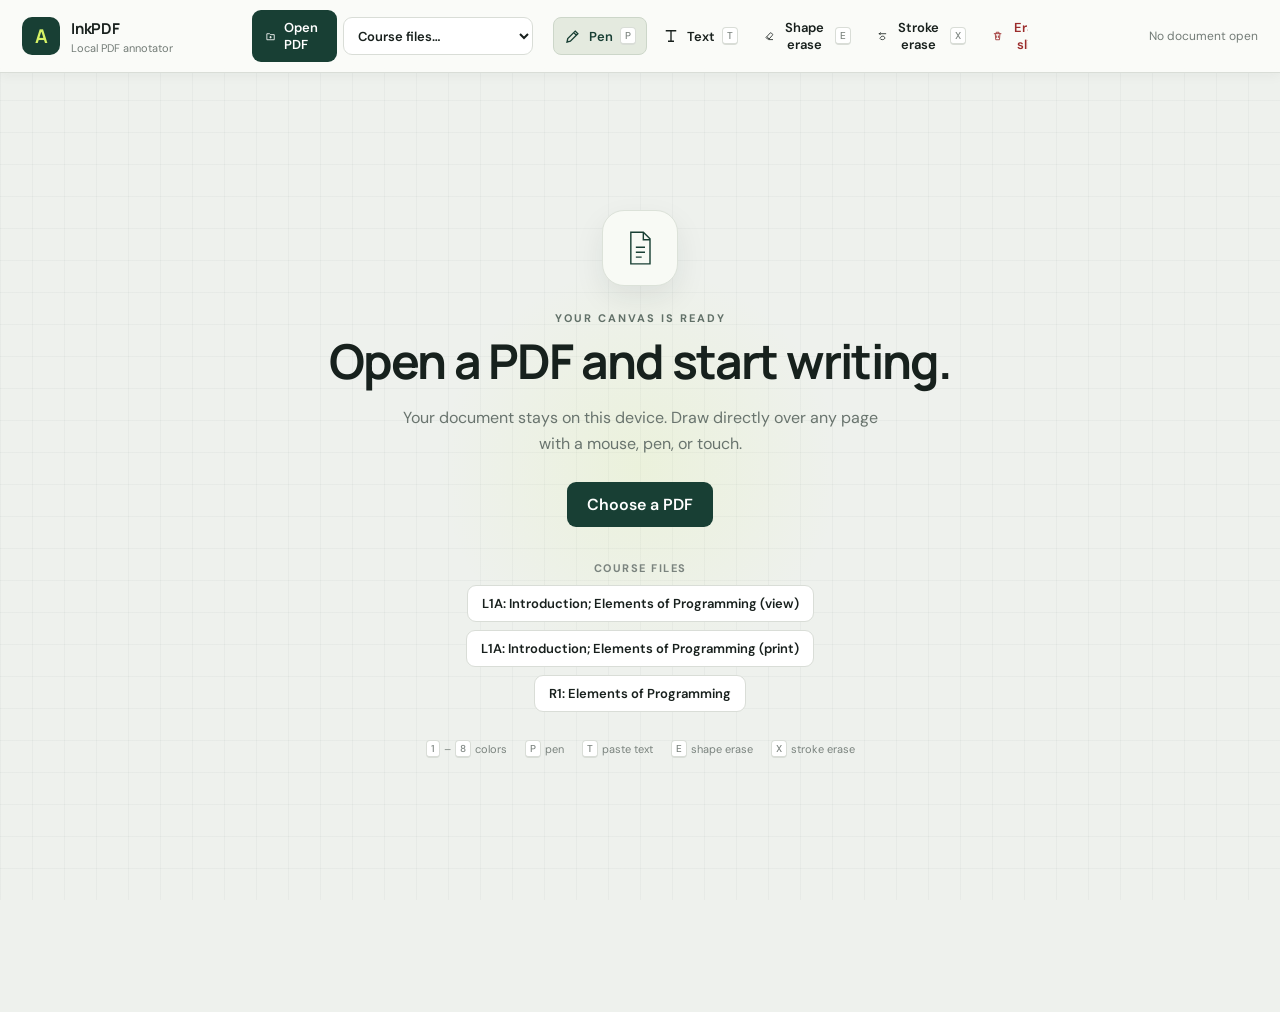
==== present/index.html @ 853a1998 "Update Canvas release page [automated]" ====
<!doctype html>
<html lang="en">
  <head>
    <meta charset="UTF-8" />
    <meta name="viewport" content="width=device-width, initial-scale=1.0" />
    <meta name="theme-color" content="#183f34" />
    <title>InkPDF — Local PDF annotator</title>
    <script type="module" crossorigin src="./assets/index-BiBMGp81.js"></script>
    <link rel="stylesheet" crossorigin href="./assets/index-Cmwv7Zdv.css">
  <meta name="inkpdf-library" content="../pdfs/index.json" />
</head>
  <body>
    <div id="app"></div>
  </body>
</html>
---- present/assets/index-Cmwv7Zdv.css ----
@import "https://fonts.googleapis.com/css2?family=DM+Sans:wght@400;500;600;700&family=Manrope:wght@600;700&display=swap";:root{color:#18201d;font-synthesis:none;text-rendering:optimizelegibility;background:#eef1ed;font-family:DM Sans,system-ui,sans-serif}*{box-sizing:border-box}body{min-width:320px;min-height:100vh;margin:0}button,label{font:inherit}button{color:inherit}.hidden{display:none!important}.toolbar{z-index:20;-webkit-backdrop-filter:blur(14px);backdrop-filter:blur(14px);background:#fafbf8f5;border-bottom:1px solid #d9ddd7;grid-template-columns:230px 1fr 230px;align-items:center;min-height:68px;padding:10px 22px;display:grid;position:fixed;inset:0 0 auto;box-shadow:0 2px 12px #1f2a250d}.brand{align-items:center;gap:11px;display:flex}.brand-mark{color:#d7f366;background:#183f34;border-radius:10px;place-items:center;width:38px;height:38px;font:700 19px/1 Manrope,sans-serif;display:grid}.brand div{line-height:1.1;display:grid}.brand strong{letter-spacing:-.2px;font:700 15px Manrope,sans-serif}.brand span:last-child{color:#737c77;margin-top:3px;font-size:11px}.toolbar-actions{scrollbar-width:none;justify-content:safe center;align-items:center;gap:6px;min-width:0;display:flex;overflow-x:auto}.toolbar-actions::-webkit-scrollbar{display:none}#file-input{opacity:0;pointer-events:none;width:1px;height:1px;position:absolute}.open-button,.primary-button{cursor:pointer;color:#fff;background:#183f34;border-radius:9px;align-items:center;gap:8px;font-weight:600;display:inline-flex}.open-button{padding:9px 13px;font-size:13px}.open-button:hover,.primary-button:hover{background:#245749}.open-button svg{fill:none;stroke:currentColor;stroke-width:1.8px;width:17px;height:17px}.library-select{color:#18201d;height:38px;font:inherit;cursor:pointer;background:#fff;border:1px solid #d9ddd7;border-radius:9px;max-width:190px;padding:0 10px;font-size:13px;font-weight:600}.library-select:hover{border-color:#b7c2bb}.divider{background:#d9ddd7;width:1px;height:28px;margin:0 4px}.tool-group,.color-group{align-items:center;gap:4px;display:flex}.tool,.color{cursor:pointer;background:0 0;border:1px solid #0000;border-radius:8px;height:38px;transition:all .15s}.tool{align-items:center;gap:7px;padding:0 10px;font-size:13px;font-weight:600;display:flex}.tool svg{fill:none;stroke:currentColor;stroke-width:1.8px;width:18px;height:18px}.tool:hover,.color:hover{background:#edf0ec}.tool.active{color:#183f34;background:#e4eadf;border-color:#ccd6c9}.danger-tool{color:#9b2c2c}.danger-tool:hover{color:#7f1d1d;background:#feecec;border-color:#f5caca}kbd{color:#7d8580;background:#fff;border:1px solid #d9ddd7;border-bottom-width:2px;border-radius:4px;padding:1px 4px;font:500 10px DM Sans,sans-serif}.color{flex:0 0 31px;width:31px;padding:0;position:relative}.color input{opacity:0;cursor:pointer;width:100%;height:100%;position:absolute;inset:0}.color span{background:var(--swatch);border-radius:50%;width:15px;height:15px;margin:0 auto;display:block;box-shadow:inset 0 0 0 1px #0000001f}.color kbd{position:absolute;bottom:-3px;right:-2px;transform:scale(.84)}.color.active{background:#e4eadf;border-color:#bfcbbd}.color.active span{box-shadow:0 0 0 3px var(--swatch);outline:2px solid #fff}.thickness-control{color:#626d67;white-space:nowrap;align-items:center;gap:6px;font-size:11px;font-weight:600;display:flex}.thickness-control input{accent-color:#183f34;cursor:pointer;width:72px}.thickness-control output{text-align:center;color:#183f34;background:#edf0ec;border-radius:5px;min-width:24px;padding:2px 5px}.presenter-toggle{color:#4e5953;white-space:nowrap;cursor:pointer;align-items:center;gap:6px;padding:0 4px;font-size:12px;font-weight:600;display:inline-flex}.presenter-toggle input{accent-color:#183f34;cursor:pointer;width:16px;height:16px}.file-status{color:#737c77;text-align:right;text-overflow:ellipsis;white-space:nowrap;font-size:12px;overflow:hidden}#viewer{min-height:100vh;padding-top:68px}.empty-state{text-align:center;background:radial-gradient(circle at 50% 48%,#d7f36621,#0000 26%),linear-gradient(#183f3409 1px,#0000 1px) 0 0/32px 32px,linear-gradient(90deg,#183f3409 1px,#0000 1px) 0 0/32px 32px;flex-direction:column;justify-content:center;align-items:center;min-height:calc(100vh - 68px);padding:50px 24px;display:flex}.empty-icon{background:#f8faf5;border:1px solid #dce2d9;border-radius:22px;place-items:center;width:76px;height:76px;display:grid;box-shadow:0 12px 30px #1f2a2514}.empty-icon svg{fill:none;stroke:#183f34;stroke-width:1.7px;width:40px;height:40px}.eyebrow{text-transform:uppercase;letter-spacing:2px;color:#617068;margin:25px 0 10px;font-size:11px;font-weight:700}h1{letter-spacing:-1.8px;color:#17211d;margin:0;font:700 clamp(30px,4vw,48px)/1.08 Manrope,sans-serif}.empty-copy{color:#69746e;max-width:490px;margin:18px 0 25px;line-height:1.6}.primary-button{padding:12px 20px}.shortcut-hint{color:#7a837e;gap:18px;margin-top:28px;font-size:11px;display:flex}.shortcut-hint span{align-items:center;gap:4px;display:flex}.library-panel{width:100%;max-width:560px;margin-top:34px}.library-heading{text-transform:uppercase;letter-spacing:1.5px;color:#7a837e;margin:0 0 10px;font-size:11px;font-weight:700}.library-list{flex-wrap:wrap;justify-content:center;gap:8px;display:flex}.library-item{color:#18201d;cursor:pointer;background:#fff;border:1px solid #d9ddd7;border-radius:9px;padding:9px 14px;font-size:13px;font-weight:600;transition:all .15s}.library-item:hover{background:#f4f6f2;border-color:#b7c2bb}.pages{flex-direction:column;align-items:center;gap:24px;padding:32px 20px 80px;display:flex}.page-stage{display:contents}.page-wrap{background:#fff;flex:none;position:relative;box-shadow:0 4px 15px #151e1a1f,0 20px 45px #151e1a14}.pdf-canvas,.ink-canvas{width:100%;height:100%;display:block;position:absolute;inset:0}.ink-canvas{z-index:2;touch-action:none;cursor:crosshair}.pages[data-tool^=eraser] .ink-canvas{cursor:cell}.pages[data-tool=text] .ink-canvas{cursor:text}.paste-hint,.presenter-hint{z-index:30;color:#fff;white-space:nowrap;pointer-events:none;background:#121a17eb;border-radius:9px;padding:10px 14px;font-size:13px;position:fixed;bottom:24px;left:50%;transform:translate(-50%);box-shadow:0 8px 30px #0003}.paste-hint kbd{margin:0 2px}.presenter-hint{background:#183f34f5;bottom:24px}.start-presenter{z-index:40;color:#fff;cursor:pointer;background:#183f34;border:2px solid #d7f366;border-radius:12px;padding:18px 28px;font-size:18px;font-weight:700;position:fixed;top:50%;left:50%;transform:translate(-50%,-50%);box-shadow:0 14px 45px #00000061}.start-presenter:hover{background:#225b4b}.loading{color:#66716b;justify-content:center;align-items:center;gap:10px;padding-top:120px;display:flex}.loading span{border:2px solid #c8d0ca;border-top-color:#183f34;border-radius:50%;width:17px;height:17px;animation:.7s linear infinite spin}.error{color:#a12424;background:#fff0f0;border:1px solid #f0caca;border-radius:10px;padding:18px 22px}@keyframes spin{to{transform:rotate(360deg)}}#viewer:fullscreen{background:#000;height:100vh;padding:0;overflow:hidden}:is(#viewer:fullscreen .empty-state,#viewer:fullscreen .loading){color:#fff;background-color:#000}#viewer:fullscreen .pages{scroll-snap-type:y mandatory;overscroll-behavior-y:contain;background:#000;gap:0;width:100%;height:100vh;padding:0;overflow-y:auto;scroll-behavior:auto!important}#viewer:fullscreen .page-stage{scroll-snap-align:start;scroll-snap-stop:always;place-items:center;width:100%;min-height:100vh;display:grid}#viewer:fullscreen .page-wrap{aspect-ratio:var(--page-aspect);box-shadow:none;width:min(96vw, calc(96vh * var(--page-ratio)))!important;height:auto!important}@media (width<=850px){.toolbar{grid-template-columns:auto 1fr;padding:9px 12px}.brand div,.file-status,.tool kbd{display:none}.toolbar-actions{justify-content:flex-end}.tool{padding:0 9px;font-size:0}.tool svg{width:19px;height:19px}.divider{margin:0 1px}.library-select{max-width:120px}}@media (width<=560px){.toolbar{align-items:start}.brand-mark{width:34px;height:34px}.open-button{padding:8px;font-size:0}.open-button svg{width:18px;height:18px}.color{width:27px}.thickness-control>span{display:none}.thickness-control input{width:56px}.pages{padding-inline:10px}}
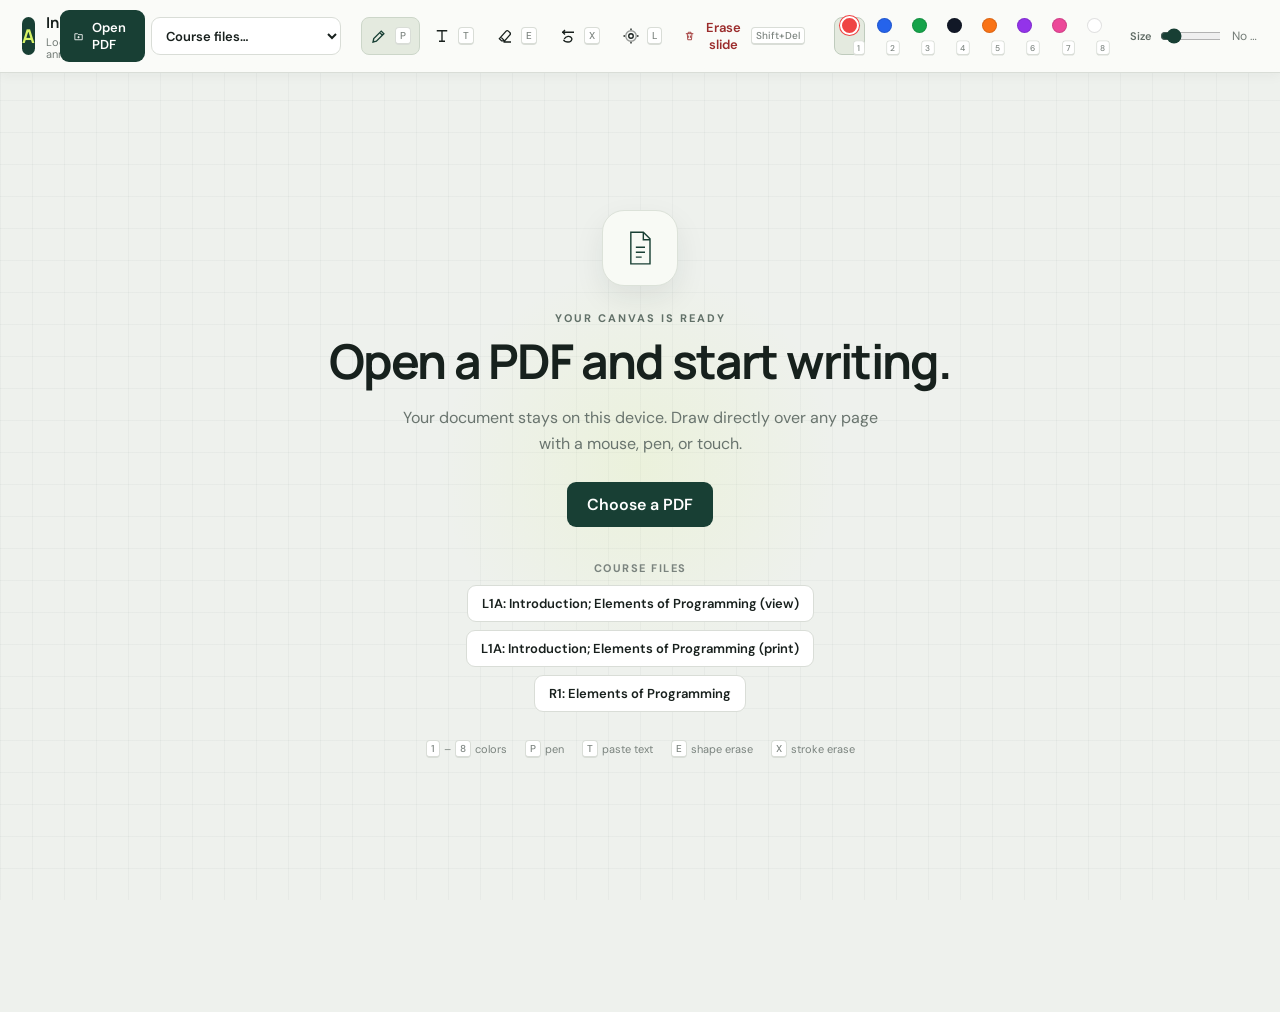
==== commit e8238993: "Update Canvas release page [automated]" ====
--- a/present/index.html
+++ b/present/index.html
@@ -5,8 +5,8 @@
     <meta name="viewport" content="width=device-width, initial-scale=1.0" />
     <meta name="theme-color" content="#183f34" />
     <title>InkPDF — Local PDF annotator</title>
-    <script type="module" crossorigin src="./assets/index-BiBMGp81.js"></script>
-    <link rel="stylesheet" crossorigin href="./assets/index-Cmwv7Zdv.css">
+    <script type="module" crossorigin src="./assets/index-DdaAn1g7.js"></script>
+    <link rel="stylesheet" crossorigin href="./assets/index-BUNo7-pq.css">
   <meta name="inkpdf-library" content="../pdfs/index.json" />
 </head>
   <body>
--- a/present/assets/index-BUNo7-pq.css
+++ b/present/assets/index-BUNo7-pq.css
@@ -0,0 +1 @@
+@import "https://fonts.googleapis.com/css2?family=DM+Sans:wght@400;500;600;700&family=Manrope:wght@600;700&display=swap";:root{color:#18201d;font-synthesis:none;text-rendering:optimizelegibility;background:#eef1ed;font-family:DM Sans,system-ui,sans-serif}*{box-sizing:border-box}body{min-width:320px;min-height:100vh;margin:0}button,label{font:inherit}button{color:inherit}.hidden{display:none!important}.toolbar{z-index:20;-webkit-backdrop-filter:blur(14px);backdrop-filter:blur(14px);background:#fafbf8f5;border-bottom:1px solid #d9ddd7;grid-template-columns:minmax(0,1fr) fit-content(calc(100vw - 120px)) minmax(0,1fr);align-items:center;column-gap:12px;min-height:68px;padding:10px 22px;display:grid;position:fixed;inset:0 0 auto;box-shadow:0 2px 12px #1f2a250d}.brand{align-items:center;gap:11px;min-width:0;display:flex}.brand-mark{color:#d7f366;background:#183f34;border-radius:10px;place-items:center;width:38px;height:38px;font:700 19px/1 Manrope,sans-serif;display:grid}.brand div{line-height:1.1;display:grid}.brand strong{letter-spacing:-.2px;font:700 15px Manrope,sans-serif}.brand span:last-child{color:#737c77;margin-top:3px;font-size:11px}.toolbar-actions{scrollbar-width:none;justify-content:safe center;align-items:center;gap:6px;min-width:0;display:flex;overflow-x:auto}.toolbar-actions::-webkit-scrollbar{display:none}#file-input{opacity:0;pointer-events:none;width:1px;height:1px;position:absolute}.open-button,.primary-button{cursor:pointer;color:#fff;background:#183f34;border-radius:9px;align-items:center;gap:8px;font-weight:600;display:inline-flex}.open-button{padding:9px 13px;font-size:13px}.open-button:hover,.primary-button:hover{background:#245749}.open-button svg{fill:none;stroke:currentColor;stroke-width:1.8px;width:17px;height:17px}.library-select{color:#18201d;height:38px;font:inherit;cursor:pointer;background:#fff;border:1px solid #d9ddd7;border-radius:9px;max-width:190px;padding:0 10px;font-size:13px;font-weight:600}.library-select:hover{border-color:#b7c2bb}.divider{background:#d9ddd7;width:1px;height:28px;margin:0 4px}.tool-group,.color-group{align-items:center;gap:4px;display:flex}.tool,.color{cursor:pointer;background:0 0;border:1px solid #0000;border-radius:8px;height:38px;transition:all .15s}.tool{align-items:center;gap:7px;padding:0 10px;font-size:13px;font-weight:600;display:flex}.tool-group .tool{padding-inline:8px}.tool svg{fill:none;stroke:currentColor;stroke-width:1.8px;width:18px;height:18px}.tool:hover,.color:hover{background:#edf0ec}.tool.active{color:#183f34;background:#e4eadf;border-color:#ccd6c9}.danger-tool{color:#9b2c2c}.danger-tool:hover{color:#7f1d1d;background:#feecec;border-color:#f5caca}kbd{color:#7d8580;background:#fff;border:1px solid #d9ddd7;border-bottom-width:2px;border-radius:4px;padding:1px 4px;font:500 10px DM Sans,sans-serif}.color{flex:0 0 31px;width:31px;padding:0;position:relative}.color input{opacity:0;cursor:pointer;width:100%;height:100%;position:absolute;inset:0}.color span{background:var(--swatch);border-radius:50%;width:15px;height:15px;margin:0 auto;display:block;box-shadow:inset 0 0 0 1px #0000001f}.color kbd{position:absolute;bottom:-3px;right:-2px;transform:scale(.84)}.color.active{background:#e4eadf;border-color:#bfcbbd}.color.active span{box-shadow:0 0 0 3px var(--swatch);outline:2px solid #fff}.thickness-control{color:#626d67;white-space:nowrap;align-items:center;gap:6px;font-size:11px;font-weight:600;display:flex}.thickness-control input{accent-color:#183f34;cursor:pointer;width:72px}.thickness-control output{text-align:center;color:#183f34;background:#edf0ec;border-radius:5px;min-width:24px;padding:2px 5px}.presenter-toggle{color:#4e5953;white-space:nowrap;cursor:pointer;align-items:center;gap:6px;padding:0 4px;font-size:12px;font-weight:600;display:inline-flex}.presenter-toggle input{accent-color:#183f34;cursor:pointer;width:16px;height:16px}.file-status{color:#737c77;text-align:right;text-overflow:ellipsis;white-space:nowrap;min-width:0;font-size:12px;overflow:hidden}#viewer{min-height:100vh;padding-top:68px}.empty-state{text-align:center;background:radial-gradient(circle at 50% 48%,#d7f36621,#0000 26%),linear-gradient(#183f3409 1px,#0000 1px) 0 0/32px 32px,linear-gradient(90deg,#183f3409 1px,#0000 1px) 0 0/32px 32px;flex-direction:column;justify-content:center;align-items:center;min-height:calc(100vh - 68px);padding:50px 24px;display:flex}.empty-icon{background:#f8faf5;border:1px solid #dce2d9;border-radius:22px;place-items:center;width:76px;height:76px;display:grid;box-shadow:0 12px 30px #1f2a2514}.empty-icon svg{fill:none;stroke:#183f34;stroke-width:1.7px;width:40px;height:40px}.eyebrow{text-transform:uppercase;letter-spacing:2px;color:#617068;margin:25px 0 10px;font-size:11px;font-weight:700}h1{letter-spacing:-1.8px;color:#17211d;margin:0;font:700 clamp(30px,4vw,48px)/1.08 Manrope,sans-serif}.empty-copy{color:#69746e;max-width:490px;margin:18px 0 25px;line-height:1.6}.primary-button{padding:12px 20px}.shortcut-hint{color:#7a837e;gap:18px;margin-top:28px;font-size:11px;display:flex}.shortcut-hint span{align-items:center;gap:4px;display:flex}.library-panel{width:100%;max-width:560px;margin-top:34px}.library-heading{text-transform:uppercase;letter-spacing:1.5px;color:#7a837e;margin:0 0 10px;font-size:11px;font-weight:700}.library-list{flex-wrap:wrap;justify-content:center;gap:8px;display:flex}.library-item{color:#18201d;cursor:pointer;background:#fff;border:1px solid #d9ddd7;border-radius:9px;padding:9px 14px;font-size:13px;font-weight:600;transition:all .15s}.library-item:hover{background:#f4f6f2;border-color:#b7c2bb}.pages{flex-direction:column;align-items:center;gap:24px;padding:32px 20px 80px;display:flex}.page-stage{display:contents}.page-wrap{background:#fff;flex:none;position:relative;box-shadow:0 4px 15px #151e1a1f,0 20px 45px #151e1a14}.pdf-canvas,.ink-canvas{width:100%;height:100%;display:block;position:absolute;inset:0}.ink-canvas{z-index:2;touch-action:none;cursor:crosshair}.pages[data-tool^=eraser] .ink-canvas{cursor:cell}.pages[data-tool=text] .ink-canvas{cursor:text}.pages[data-tool=laser] .ink-canvas{cursor:none}.laser-pointer{z-index:60;pointer-events:none;opacity:0;background:#ef4444;border:3px solid #ffffffe6;border-radius:50%;width:20px;height:20px;transition:opacity 80ms;position:fixed;top:-10px;left:-10px;box-shadow:0 0 8px 3px #ef4444bf,0 0 22px 8px #ef444461}.laser-pointer.visible{opacity:1}.links-layer{z-index:3;pointer-events:none;position:absolute;inset:0}.links-layer a{pointer-events:auto;cursor:pointer;border-radius:3px;display:block;position:absolute}.links-layer a:hover,.links-layer a:focus-visible{outline-offset:1px;background:#2563eb14;outline:2px solid #2563eb8c}.paste-hint,.presenter-hint{z-index:30;color:#fff;white-space:nowrap;pointer-events:none;background:#121a17eb;border-radius:9px;padding:10px 14px;font-size:13px;position:fixed;bottom:24px;left:50%;transform:translate(-50%);box-shadow:0 8px 30px #0003}.paste-hint kbd{margin:0 2px}.presenter-hint{background:#183f34f5;bottom:24px}.start-presenter{z-index:40;color:#fff;cursor:pointer;background:#183f34;border:2px solid #d7f366;border-radius:12px;padding:18px 28px;font-size:18px;font-weight:700;position:fixed;top:50%;left:50%;transform:translate(-50%,-50%);box-shadow:0 14px 45px #00000061}.start-presenter:hover{background:#225b4b}.fullscreen-resume{z-index:50;-webkit-backdrop-filter:blur(3px);backdrop-filter:blur(3px);cursor:pointer;background:#080c0ab8;justify-content:center;align-items:center;display:flex;position:fixed;inset:0}.fullscreen-resume-card{color:#fff;text-align:center;cursor:default;background:#183f34;border:2px solid #d7f366;border-radius:16px;justify-items:center;gap:6px;max-width:320px;padding:28px 34px;display:grid;box-shadow:0 20px 60px #00000073}.fullscreen-resume-card p{letter-spacing:-.2px;margin:0;font:700 19px Manrope,sans-serif}.fullscreen-resume-card span{color:#b9c9c1;font-size:13px}.fullscreen-resume-card button{color:#183f34;cursor:pointer;background:#d7f366;border:none;border-radius:10px;align-items:center;gap:8px;margin-top:10px;padding:12px 22px;font:700 15px inherit;display:inline-flex}.fullscreen-resume-card button:hover{background:#eaff9c}.fullscreen-resume-card kbd{color:#183f34;background:#183f3426;border-color:#183f344d}.loading{color:#66716b;justify-content:center;align-items:center;gap:10px;padding-top:120px;display:flex}.loading span{border:2px solid #c8d0ca;border-top-color:#183f34;border-radius:50%;width:17px;height:17px;animation:.7s linear infinite spin}.error{color:#a12424;background:#fff0f0;border:1px solid #f0caca;border-radius:10px;padding:18px 22px}@keyframes spin{to{transform:rotate(360deg)}}#viewer:fullscreen{background:#000;height:100vh;padding:0;overflow:hidden}:is(#viewer:fullscreen .empty-state,#viewer:fullscreen .loading){color:#fff;background-color:#000}#viewer:fullscreen .pages{scroll-snap-type:y mandatory;overscroll-behavior-y:contain;background:#000;gap:0;width:100%;height:100vh;padding:0;overflow-y:auto;scroll-behavior:auto!important}#viewer:fullscreen .page-stage{scroll-snap-align:start;scroll-snap-stop:always;place-items:center;width:100%;min-height:100vh;display:grid}#viewer:fullscreen .page-wrap{aspect-ratio:var(--page-aspect);box-shadow:none;width:min(96vw, calc(96vh * var(--page-ratio)))!important;height:auto!important}@media (width<=850px){.toolbar{grid-template-columns:auto 1fr;padding:9px 12px}.brand div,.file-status,.tool kbd{display:none}.toolbar-actions{justify-content:flex-end}.tool{padding:0 9px;font-size:0}.tool svg{width:19px;height:19px}.divider{margin:0 1px}.library-select{max-width:120px}}@media (width<=560px){.toolbar{align-items:start}.brand-mark{width:34px;height:34px}.open-button{padding:8px;font-size:0}.open-button svg{width:18px;height:18px}.color{width:27px}.thickness-control>span{display:none}.thickness-control input{width:56px}.pages{padding-inline:10px}}
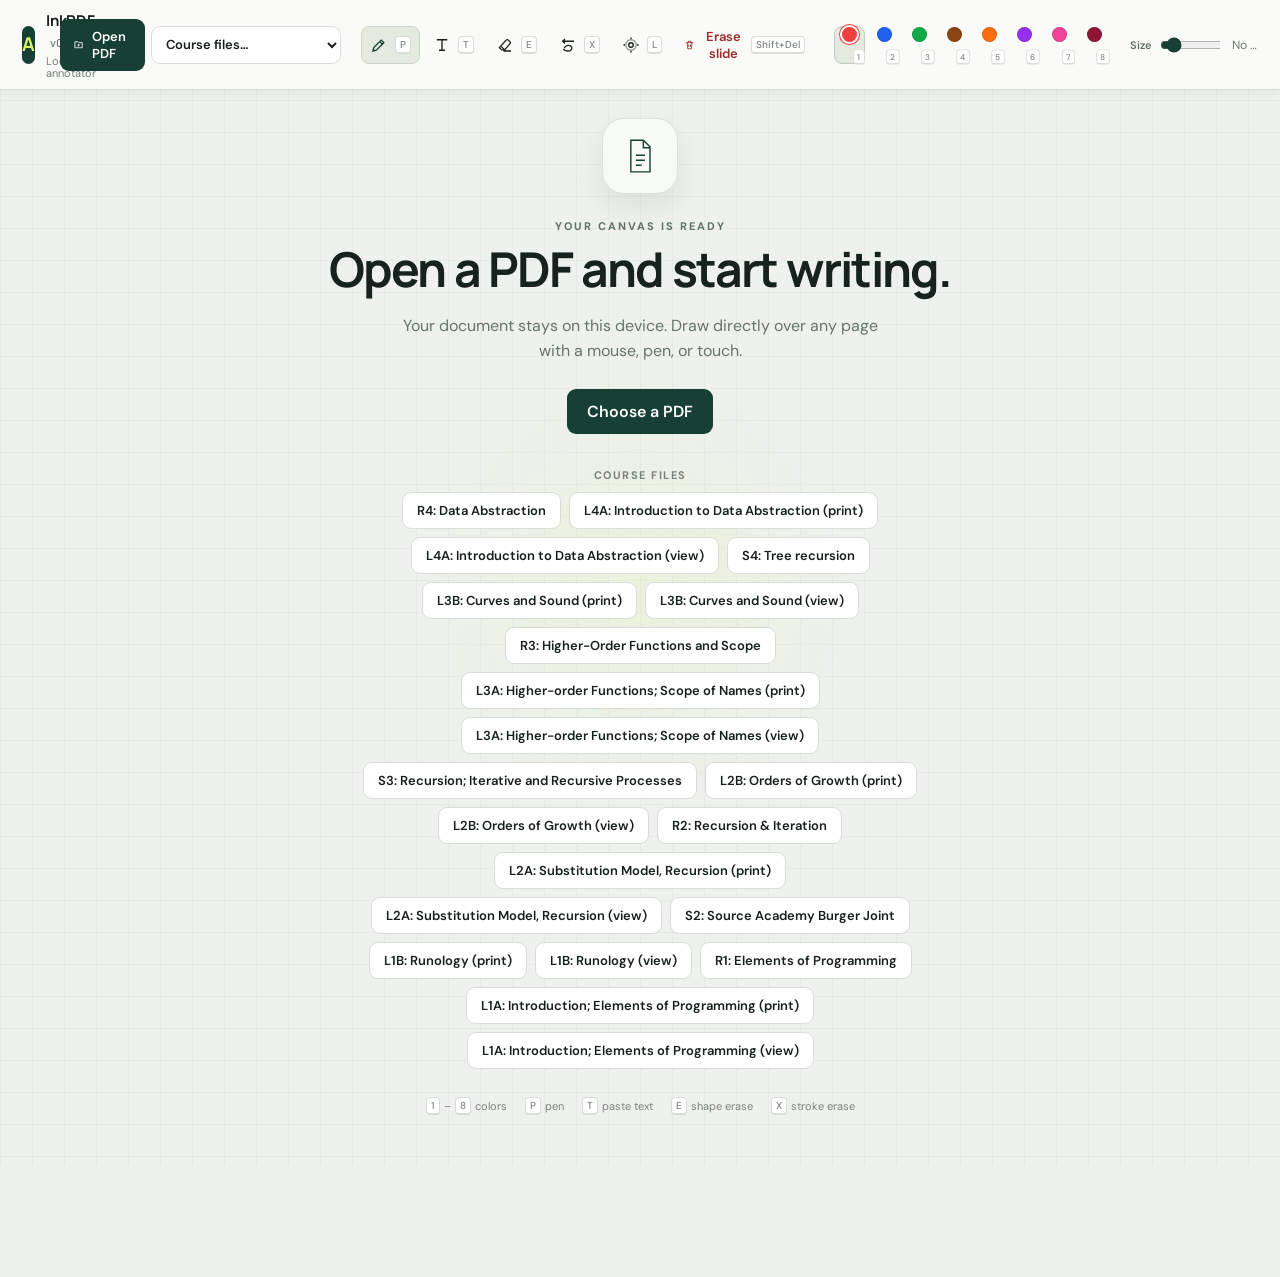
==== commit 0c5c5d5d: "Force-update present/ to inkpdf v0.1.0 [automated]" ====
--- a/present/index.html
+++ b/present/index.html
@@ -5,8 +5,8 @@
     <meta name="viewport" content="width=device-width, initial-scale=1.0" />
     <meta name="theme-color" content="#183f34" />
     <title>InkPDF — Local PDF annotator</title>
-    <script type="module" crossorigin src="./assets/index-DdaAn1g7.js"></script>
-    <link rel="stylesheet" crossorigin href="./assets/index-BUNo7-pq.css">
+    <script type="module" crossorigin src="./assets/index-CUQxSQoA.js"></script>
+    <link rel="stylesheet" crossorigin href="./assets/index-bCs-BP95.css">
   <meta name="inkpdf-library" content="../pdfs/index.json" />
 </head>
   <body>
--- a/present/assets/index-bCs-BP95.css
+++ b/present/assets/index-bCs-BP95.css
@@ -0,0 +1 @@
+@import "https://fonts.googleapis.com/css2?family=DM+Sans:wght@400;500;600;700&family=Manrope:wght@600;700&display=swap";:root{color:#18201d;font-synthesis:none;text-rendering:optimizelegibility;background:#eef1ed;font-family:DM Sans,system-ui,sans-serif}*{box-sizing:border-box}body{min-width:320px;min-height:100vh;margin:0}button,label{font:inherit}button{color:inherit}.hidden{display:none!important}.toolbar{z-index:20;-webkit-backdrop-filter:blur(14px);backdrop-filter:blur(14px);background:#fafbf8f5;border-bottom:1px solid #d9ddd7;grid-template-columns:minmax(0,1fr) fit-content(calc(100vw - 120px)) minmax(0,1fr);align-items:center;column-gap:12px;min-height:68px;padding:10px 22px;display:grid;position:fixed;inset:0 0 auto;box-shadow:0 2px 12px #1f2a250d}.brand{align-items:center;gap:11px;min-width:0;display:flex}.brand-mark{color:#d7f366;background:#183f34;border-radius:10px;place-items:center;width:38px;height:38px;font:700 19px/1 Manrope,sans-serif;display:grid}.brand div{line-height:1.1;display:grid}.brand strong{letter-spacing:-.2px;font:700 15px Manrope,sans-serif}.brand span:last-child{color:#737c77;margin-top:3px;font-size:11px}.version-badge{letter-spacing:0;color:#737c77;vertical-align:middle;margin-left:4px;font:600 10px/1 Manrope,sans-serif}.toolbar-actions{scrollbar-width:none;justify-content:safe center;align-items:center;gap:6px;min-width:0;display:flex;overflow-x:auto}.toolbar-actions::-webkit-scrollbar{display:none}#file-input{opacity:0;pointer-events:none;width:1px;height:1px;position:absolute}.open-button,.primary-button{cursor:pointer;color:#fff;background:#183f34;border-radius:9px;align-items:center;gap:8px;font-weight:600;display:inline-flex}.open-button{padding:9px 13px;font-size:13px}.open-button:hover,.primary-button:hover{background:#245749}.open-button svg{fill:none;stroke:currentColor;stroke-width:1.8px;width:17px;height:17px}.library-select{color:#18201d;height:38px;font:inherit;cursor:pointer;background:#fff;border:1px solid #d9ddd7;border-radius:9px;max-width:190px;padding:0 10px;font-size:13px;font-weight:600}.library-select:hover{border-color:#b7c2bb}.divider{background:#d9ddd7;width:1px;height:28px;margin:0 4px}.tool-group,.color-group{align-items:center;gap:4px;display:flex}.tool,.color{cursor:pointer;background:0 0;border:1px solid #0000;border-radius:8px;height:38px;transition:all .15s}.tool{align-items:center;gap:7px;padding:0 10px;font-size:13px;font-weight:600;display:flex}.tool-group .tool{padding-inline:8px}.tool svg{fill:none;stroke:currentColor;stroke-width:1.8px;width:18px;height:18px}.tool:hover,.color:hover{background:#edf0ec}.tool.active{color:#183f34;background:#e4eadf;border-color:#ccd6c9}.danger-tool{color:#9b2c2c}.danger-tool:hover{color:#7f1d1d;background:#feecec;border-color:#f5caca}kbd{color:#7d8580;background:#fff;border:1px solid #d9ddd7;border-bottom-width:2px;border-radius:4px;padding:1px 4px;font:500 10px DM Sans,sans-serif}.color{flex:0 0 31px;width:31px;padding:0;position:relative}.color input{opacity:0;cursor:pointer;width:100%;height:100%;position:absolute;inset:0}.color span{background:var(--swatch);border-radius:50%;width:15px;height:15px;margin:0 auto;display:block;box-shadow:inset 0 0 0 1px #0000001f}.color kbd{position:absolute;bottom:-3px;right:-2px;transform:scale(.84)}.color.active{background:#e4eadf;border-color:#bfcbbd}.color.active span{box-shadow:0 0 0 3px var(--swatch);outline:2px solid #fff}.thickness-control{color:#626d67;white-space:nowrap;align-items:center;gap:6px;font-size:11px;font-weight:600;display:flex}.thickness-control input{accent-color:#183f34;cursor:pointer;width:72px}.thickness-control output{text-align:center;color:#183f34;background:#edf0ec;border-radius:5px;min-width:24px;padding:2px 5px}.presenter-toggle{color:#4e5953;white-space:nowrap;cursor:pointer;align-items:center;gap:6px;padding:0 4px;font-size:12px;font-weight:600;display:inline-flex}.presenter-toggle input{accent-color:#183f34;cursor:pointer;width:16px;height:16px}.file-status{color:#737c77;text-align:right;text-overflow:ellipsis;white-space:nowrap;min-width:0;font-size:12px;overflow:hidden}#viewer{min-height:100vh;padding-top:68px}.empty-state{text-align:center;background:radial-gradient(circle at 50% 48%,#d7f36621,#0000 26%),linear-gradient(#183f3409 1px,#0000 1px) 0 0/32px 32px,linear-gradient(90deg,#183f3409 1px,#0000 1px) 0 0/32px 32px;flex-direction:column;justify-content:center;align-items:center;min-height:calc(100vh - 68px);padding:50px 24px;display:flex}.empty-icon{background:#f8faf5;border:1px solid #dce2d9;border-radius:22px;place-items:center;width:76px;height:76px;display:grid;box-shadow:0 12px 30px #1f2a2514}.empty-icon svg{fill:none;stroke:#183f34;stroke-width:1.7px;width:40px;height:40px}.eyebrow{text-transform:uppercase;letter-spacing:2px;color:#617068;margin:25px 0 10px;font-size:11px;font-weight:700}h1{letter-spacing:-1.8px;color:#17211d;margin:0;font:700 clamp(30px,4vw,48px)/1.08 Manrope,sans-serif}.empty-copy{color:#69746e;max-width:490px;margin:18px 0 25px;line-height:1.6}.primary-button{padding:12px 20px}.shortcut-hint{color:#7a837e;gap:18px;margin-top:28px;font-size:11px;display:flex}.shortcut-hint span{align-items:center;gap:4px;display:flex}.library-panel{width:100%;max-width:560px;margin-top:34px}.library-heading{text-transform:uppercase;letter-spacing:1.5px;color:#7a837e;margin:0 0 10px;font-size:11px;font-weight:700}.library-list{flex-wrap:wrap;justify-content:center;gap:8px;display:flex}.library-item{color:#18201d;cursor:pointer;background:#fff;border:1px solid #d9ddd7;border-radius:9px;padding:9px 14px;font-size:13px;font-weight:600;transition:all .15s}.library-item:hover{background:#f4f6f2;border-color:#b7c2bb}.pages{flex-direction:column;align-items:center;gap:24px;padding:32px 20px 80px;display:flex}.page-stage{display:contents}.page-wrap{background:#fff;flex:none;position:relative;box-shadow:0 4px 15px #151e1a1f,0 20px 45px #151e1a14}.pdf-canvas,.ink-canvas{width:100%;height:100%;display:block;position:absolute;inset:0}.ink-canvas{z-index:2;touch-action:none;cursor:crosshair}.ink-canvas.pen-cursor-active{cursor:none}.pages[data-tool^=eraser] .ink-canvas{cursor:cell}.pages[data-tool=text] .ink-canvas{cursor:text}.pages[data-tool=laser] .ink-canvas{cursor:none}.laser-pointer{z-index:60;pointer-events:none;opacity:0;background:#ef4444;border:3px solid #ffffffe6;border-radius:50%;width:20px;height:20px;transition:opacity 80ms;position:fixed;top:-10px;left:-10px;box-shadow:0 0 8px 3px #ef4444bf,0 0 22px 8px #ef444461}.laser-pointer.visible{opacity:1}.pen-cursor{--pen-color:#f03f3f;--pen-size:3px;z-index:61;width:30px;height:30px;color:var(--pen-color);pointer-events:none;opacity:0;filter:drop-shadow(0 0 1px #fff)drop-shadow(0 0 1px #000);position:fixed;top:0;left:0}.pen-cursor:before,.pen-cursor:after{content:"";background:currentColor;position:absolute;top:50%;left:50%;transform:translate(-50%,-50%)}.pen-cursor:before{width:26px;height:1px}.pen-cursor:after{width:1px;height:26px}.pen-cursor span{width:max(2px, var(--pen-size));height:max(2px, var(--pen-size));background:currentColor;border-radius:50%;position:absolute;top:50%;left:50%;transform:translate(-50%,-50%)}.pen-cursor.visible{opacity:1}.links-layer{z-index:3;pointer-events:none;position:absolute;inset:0}.links-layer a{pointer-events:auto;cursor:pointer;border-radius:3px;display:block;position:absolute}.links-layer a:hover,.links-layer a:focus-visible{outline-offset:1px;background:#2563eb14;outline:2px solid #2563eb8c}.paste-hint,.presenter-hint{z-index:30;color:#fff;white-space:nowrap;pointer-events:none;background:#121a17eb;border-radius:9px;padding:10px 14px;font-size:13px;position:fixed;bottom:24px;left:50%;transform:translate(-50%);box-shadow:0 8px 30px #0003}.paste-hint kbd{margin:0 2px}.presenter-hint{background:#183f34f5;bottom:24px}.start-presenter{z-index:40;color:#fff;cursor:pointer;background:#183f34;border:2px solid #d7f366;border-radius:12px;padding:18px 28px;font-size:18px;font-weight:700;position:fixed;top:50%;left:50%;transform:translate(-50%,-50%);box-shadow:0 14px 45px #00000061}.start-presenter:hover{background:#225b4b}.fullscreen-resume{z-index:50;-webkit-backdrop-filter:blur(3px);backdrop-filter:blur(3px);cursor:pointer;background:#080c0ab8;justify-content:center;align-items:center;display:flex;position:fixed;inset:0}.fullscreen-resume-card{color:#fff;text-align:center;cursor:default;background:#183f34;border:2px solid #d7f366;border-radius:16px;justify-items:center;gap:6px;max-width:320px;padding:28px 34px;display:grid;box-shadow:0 20px 60px #00000073}.fullscreen-resume-card p{letter-spacing:-.2px;margin:0;font:700 19px Manrope,sans-serif}.fullscreen-resume-card span{color:#b9c9c1;font-size:13px}.fullscreen-resume-card button{color:#183f34;cursor:pointer;background:#d7f366;border:none;border-radius:10px;align-items:center;gap:8px;margin-top:10px;padding:12px 22px;font:700 15px inherit;display:inline-flex}.fullscreen-resume-card button:hover{background:#eaff9c}.fullscreen-resume-card kbd{color:#183f34;background:#183f3426;border-color:#183f344d}.loading{color:#66716b;justify-content:center;align-items:center;gap:10px;padding-top:120px;display:flex}.loading span{border:2px solid #c8d0ca;border-top-color:#183f34;border-radius:50%;width:17px;height:17px;animation:.7s linear infinite spin}.error{color:#a12424;background:#fff0f0;border:1px solid #f0caca;border-radius:10px;padding:18px 22px}@keyframes spin{to{transform:rotate(360deg)}}#viewer:fullscreen{background:#000;height:100vh;padding:0;overflow:hidden}:is(#viewer:fullscreen .empty-state,#viewer:fullscreen .loading){color:#fff;background-color:#000}#viewer:fullscreen .pages{scroll-snap-type:y mandatory;overscroll-behavior-y:contain;background:#000;gap:0;width:100%;height:100vh;padding:0;overflow-y:auto;scroll-behavior:auto!important}#viewer:fullscreen .page-stage{scroll-snap-align:start;scroll-snap-stop:always;place-items:center;width:100%;min-height:100vh;display:grid}#viewer:fullscreen .page-wrap{aspect-ratio:var(--page-aspect);box-shadow:none;width:min(96vw, calc(96vh * var(--page-ratio)))!important;height:auto!important}@media (width<=850px){.toolbar{grid-template-columns:auto 1fr;padding:9px 12px}.brand div,.file-status,.tool kbd{display:none}.toolbar-actions{justify-content:flex-end}.tool{padding:0 9px;font-size:0}.tool svg{width:19px;height:19px}.divider{margin:0 1px}.library-select{max-width:120px}}@media (width<=560px){.toolbar{align-items:start}.brand-mark{width:34px;height:34px}.open-button{padding:8px;font-size:0}.open-button svg{width:18px;height:18px}.color{width:27px}.thickness-control>span{display:none}.thickness-control input{width:56px}.pages{padding-inline:10px}}
